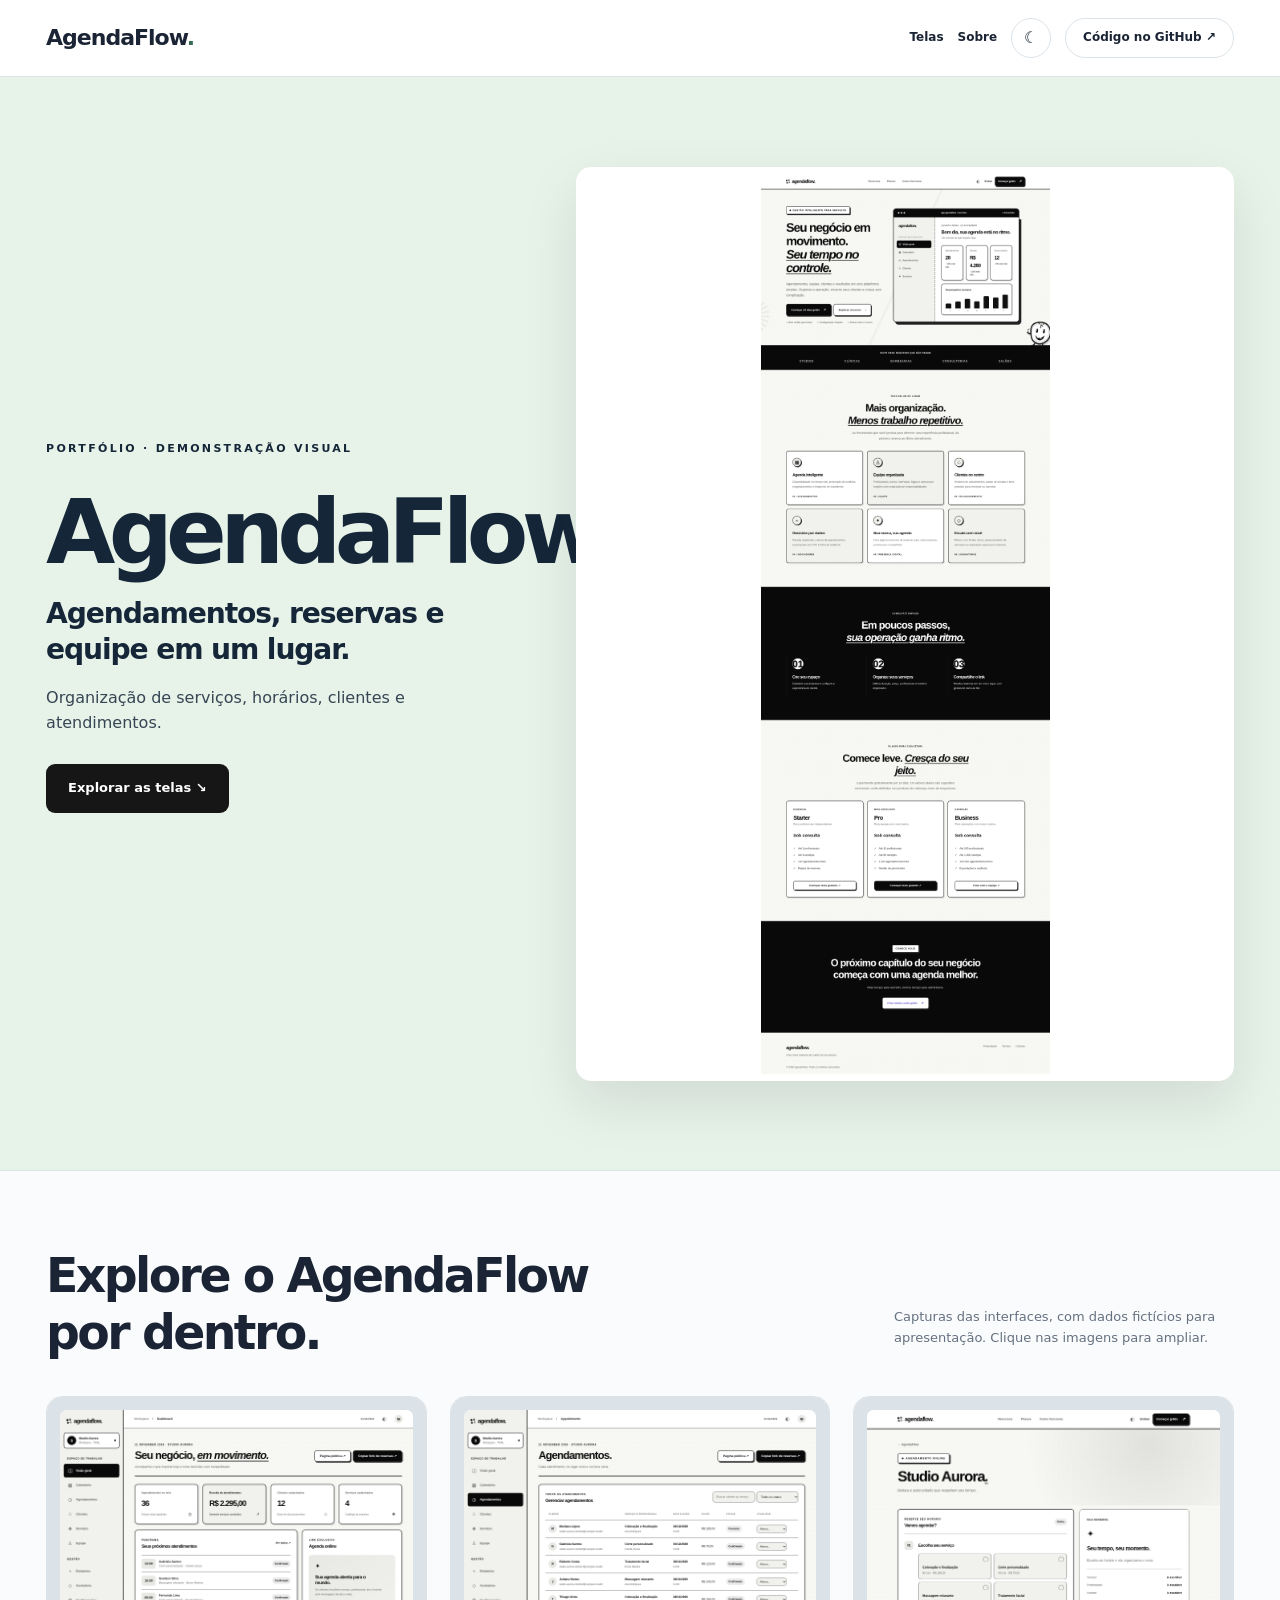
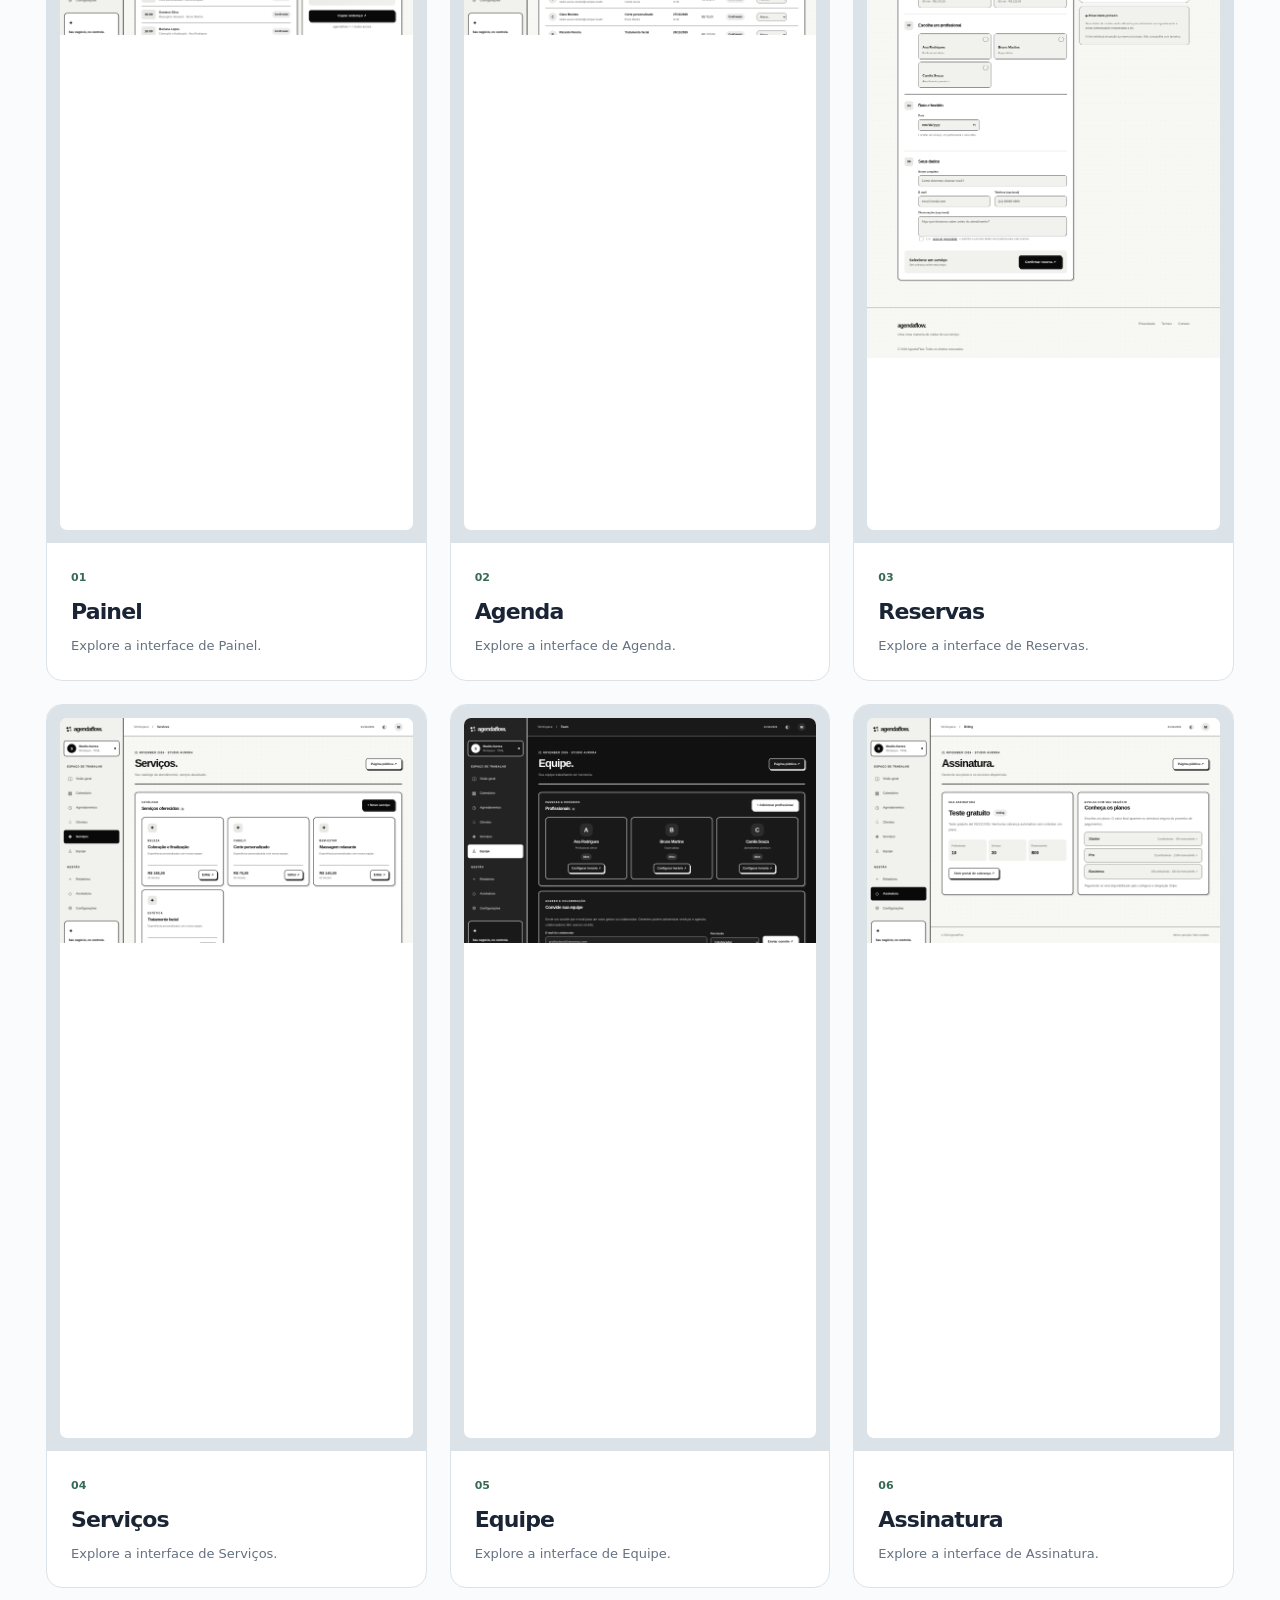
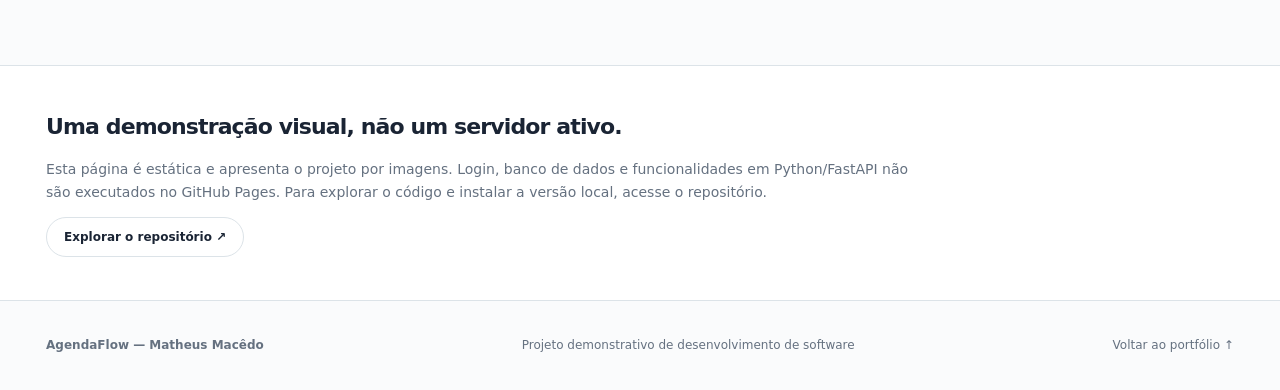
==== index.html @ 2125f534 "Prepare responsive GitHub Pages visual demonstration" ====
<!doctype html>
<html lang="pt-BR" data-theme="light"><head><meta charset="utf-8"><meta name="viewport" content="width=device-width,initial-scale=1"><meta name="description" content="Demonstração visual do AgendaFlow, projeto de Matheus Macêdo."><title>AgendaFlow | Demonstração visual</title>
<style>
:root{color-scheme:light;--bg:#fafbfc;--paper:#fff;--fg:#1a2434;--muted:#657180;--line:#dce3e8;--hero:#e7f2e8;--accent:#366a53;--hero-fg:#152638;--shadow:#131b301a}
html[data-theme=dark]{color-scheme:dark;--bg:#12151d;--paper:#1b202b;--fg:#f6f7fa;--muted:#b9c1d0;--line:#374253;--hero:#233e32;--accent:#daf3e5;--hero-fg:#f5f7fb;--shadow:#0006}
*{box-sizing:border-box}html{scroll-behavior:smooth}body{margin:0;background:var(--bg);color:var(--fg);font:16px/1.6 system-ui,-apple-system,"Segoe UI",sans-serif}button,a{font:inherit}a{text-decoration:none;color:inherit}button{cursor:pointer}img{display:block;max-width:100%}
:focus-visible{outline:3px solid var(--accent);outline-offset:4px}
.wrap{width:100%;padding-inline:clamp(18px,3.6vw,76px)}.head{position:sticky;top:0;z-index:10;background:var(--paper);border-bottom:1px solid var(--line)}
.nav{min-height:76px;display:flex;gap:18px;align-items:center}.logo{font-size:22px;font-weight:900;letter-spacing:-1px}.logo span{color:var(--accent)}.nav-right{margin-left:auto;display:flex;align-items:center;gap:14px}.nav-link{font-size:12px;font-weight:750}.pill{display:inline-flex;align-items:center;justify-content:center;min-height:40px;border:1px solid var(--line);border-radius:100px;padding:9px 17px;font-size:12px;font-weight:800}.theme{border:1px solid var(--line);border-radius:50%;width:40px;height:40px;background:var(--paper);color:var(--fg)}
.hero{background:var(--hero);color:var(--hero-fg);border-bottom:1px solid var(--line)}.hero-grid{display:grid;grid-template-columns:minmax(0,.83fr) minmax(0,1.17fr);align-items:center;gap:clamp(28px,5vw,100px);padding-block:clamp(56px,7vw,118px)}
.kicker{font-weight:900;font-size:11px;letter-spacing:2.3px}.hero h1{font-size:clamp(57px,7vw,122px);line-height:1;letter-spacing:-.075em;margin:28px 0 18px}.hero h2{font-size:clamp(19px,2.2vw,31px);line-height:1.3;letter-spacing:-.04em;margin:0 0 16px}.hero p{opacity:.84;max-width:600px;margin:0 0 28px}.cta{display:inline-block;border-radius:9px;padding:14px 22px;background:#161616;color:#fff;font-size:13px;font-weight:800}.hero-visual{border:7px solid var(--paper);background:#fff;border-radius:15px;overflow:hidden;box-shadow:0 22px 55px var(--shadow)}.hero-visual img{width:100%;aspect-ratio:16/10;object-fit:contain}
.section{padding-block:clamp(65px,6vw,112px)}.section-head{display:flex;justify-content:space-between;align-items:end;gap:24px;margin-bottom:34px}.section-head h2{font-size:clamp(32px,3.7vw,55px);line-height:1.2;letter-spacing:-.055em;margin:0}.section-head p{max-width:340px;font-size:13px;color:var(--muted)}.gallery{display:grid;grid-template-columns:repeat(3,minmax(0,1fr));gap:clamp(14px,1.8vw,28px)}
.card{min-width:0;background:var(--paper);border:1px solid var(--line);border-radius:16px;overflow:hidden}.zoom{display:block;width:100%;border:0;padding:13px;background:var(--line)}.zoom img{width:100%;aspect-ratio:16/10;object-fit:contain;object-position:top center;background:#fff;border-radius:7px;transition:transform .2s}.zoom:hover img{transform:scale(1.03)}.card-info{padding:20px 24px 23px}.count{font-size:11px;color:var(--accent);font-weight:900}.card h3{font-size:22px;letter-spacing:-.04em;line-height:1.25;margin:10px 0}.card p{font-size:13px;color:var(--muted);margin:0}
.disclaimer{padding-block:43px;background:var(--paper);border-block:1px solid var(--line)}.disclaimer strong{display:block;font-size:22px;letter-spacing:-.04em}.disclaimer p{color:var(--muted);font-size:14px;max-width:880px}.footer{display:flex;justify-content:space-between;gap:18px;padding-block:35px;font-size:12px;color:var(--muted);flex-wrap:wrap}
dialog{border:0;border-radius:14px;background:var(--paper);color:var(--fg);padding:12px;max-width:95vw;max-height:94dvh;box-shadow:0 28px 95px #0008}dialog::backdrop{background:#000d}dialog img{max-width:100%;max-height:78dvh;object-fit:contain;background:#fff;margin:auto}dialog div{display:flex;justify-content:space-between;align-items:center;gap:15px;padding:10px 3px 2px}dialog button{border-radius:100px;background:var(--paper);color:var(--fg);border:1px solid var(--line);padding:7px 14px}
@media(max-width:950px){.hero-grid{grid-template-columns:1fr}.gallery{grid-template-columns:repeat(2,minmax(0,1fr))}.hero-visual{max-width:850px}}
@media(max-width:600px){.nav{flex-wrap:wrap;padding-block:12px}.nav-right{gap:8px}.nav-link{display:none}.pill{padding:8px 12px}.section-head{display:block}.gallery{grid-template-columns:1fr}.hero-grid{padding-block:53px;gap:35px}.hero h1{font-size:clamp(50px,12vw,74px)}.card-info{padding:17px 20px}dialog{padding:8px}}
@media(prefers-reduced-motion:reduce){html{scroll-behavior:auto}.zoom img{transition:none}}
</style>
<script>try{document.documentElement.dataset.theme=localStorage.getItem('pages-agendaflow-saas-theme')||'light'}catch(e){document.documentElement.dataset.theme='light'}</script>
</head><body>
<header class="head"><div class="wrap nav"><a class="logo" href="#top">AgendaFlow<span>.</span></a><div class="nav-right"><a class="nav-link" href="#telas">Telas</a><a class="nav-link" href="#sobre">Sobre</a><button class="theme" id="theme" type="button" aria-label="Alternar modo claro e escuro">◐</button><a class="pill" target="_blank" rel="noopener noreferrer" href="https://github.com/tteukkkk/agendaflow-saas">Código no GitHub ↗</a></div></div></header>
<main id="top"><section class="hero"><div class="wrap hero-grid"><div><span class="kicker">PORTFÓLIO · DEMONSTRAÇÃO VISUAL</span><h1>AgendaFlow.</h1><h2>Agendamentos, reservas e equipe em um lugar.</h2><p>Organização de serviços, horários, clientes e atendimentos.</p><a class="cta" href="#telas">Explorar as telas ↘</a></div><div class="hero-visual"><img src="previews/landing-claro.png" data-light="previews/landing-claro.png" data-dark="previews/landing-escuro.png" alt="Página de apresentação do AgendaFlow" width="1440" height="900"></div></div></section>
<section class="section wrap" id="telas"><div class="section-head"><h2>Explore o AgendaFlow<br>por dentro.</h2><p>Capturas das interfaces, com dados fictícios para apresentação. Clique nas imagens para ampliar.</p></div><div class="gallery"><article class="card"><button class="zoom" aria-label="Ampliar tela de Painel" type="button"><img alt="Painel no AgendaFlow" src="previews/painel-claro.png" data-light="previews/painel-claro.png" data-dark="previews/painel-escuro.png" loading="lazy" width="1280" height="720"></button><div class="card-info"><span class="count">01</span><h3>Painel</h3><p>Explore a interface de Painel.</p></div></article>
<article class="card"><button class="zoom" aria-label="Ampliar tela de Agenda" type="button"><img alt="Agenda no AgendaFlow" src="previews/agenda-claro.png" data-light="previews/agenda-claro.png" data-dark="previews/agenda-claro.png" loading="lazy" width="1280" height="720"></button><div class="card-info"><span class="count">02</span><h3>Agenda</h3><p>Explore a interface de Agenda.</p></div></article>
<article class="card"><button class="zoom" aria-label="Ampliar tela de Reservas" type="button"><img alt="Reservas no AgendaFlow" src="previews/reservar-claro.png" data-light="previews/reservar-claro.png" data-dark="previews/reservar-claro.png" loading="lazy" width="1280" height="720"></button><div class="card-info"><span class="count">03</span><h3>Reservas</h3><p>Explore a interface de Reservas.</p></div></article>
<article class="card"><button class="zoom" aria-label="Ampliar tela de Serviços" type="button"><img alt="Serviços no AgendaFlow" src="previews/servicos-claro.png" data-light="previews/servicos-claro.png" data-dark="previews/servicos-claro.png" loading="lazy" width="1280" height="720"></button><div class="card-info"><span class="count">04</span><h3>Serviços</h3><p>Explore a interface de Serviços.</p></div></article>
<article class="card"><button class="zoom" aria-label="Ampliar tela de Equipe" type="button"><img alt="Equipe no AgendaFlow" src="previews/equipe-escuro.png" data-light="previews/equipe-escuro.png" data-dark="previews/equipe-escuro.png" loading="lazy" width="1280" height="720"></button><div class="card-info"><span class="count">05</span><h3>Equipe</h3><p>Explore a interface de Equipe.</p></div></article>
<article class="card"><button class="zoom" aria-label="Ampliar tela de Assinatura" type="button"><img alt="Assinatura no AgendaFlow" src="previews/assinatura-claro.png" data-light="previews/assinatura-claro.png" data-dark="previews/assinatura-claro.png" loading="lazy" width="1280" height="720"></button><div class="card-info"><span class="count">06</span><h3>Assinatura</h3><p>Explore a interface de Assinatura.</p></div></article></div></section>
<section class="disclaimer" id="sobre"><div class="wrap"><strong>Uma demonstração visual, não um servidor ativo.</strong><p>Esta página é estática e apresenta o projeto por imagens. Login, banco de dados e funcionalidades em Python/FastAPI não são executados no GitHub Pages. Para explorar o código e instalar a versão local, acesse o repositório.</p><a class="pill" href="https://github.com/tteukkkk/agendaflow-saas" target="_blank" rel="noopener noreferrer">Explorar o repositório ↗</a></div></section></main>
<footer class="wrap footer"><strong>AgendaFlow — Matheus Macêdo</strong><span>Projeto demonstrativo de desenvolvimento de software</span><a href="https://tteukkkk.github.io/portfolio-matheus/">Voltar ao portfólio ↑</a></footer>
<dialog id="viewer" aria-label="Captura de tela ampliada"><img id="enlarged" alt="" src="" width="1440" height="900"><div><strong id="view-name">Visualização</strong><button type="button" id="close">Fechar ✕</button></div></dialog>
<script>
(()=>{
const root=document.documentElement,btn=document.getElementById('theme');
const pics=[...document.querySelectorAll('img[data-light][data-dark]')],dialog=document.getElementById('viewer');
function sync(){const dark=root.dataset.theme==='dark';pics.forEach(p=>{p.src=dark?p.dataset.dark:p.dataset.light});btn.textContent=dark?'☀':'☾';btn.setAttribute('aria-label',dark?'Ativar modo claro':'Ativar modo escuro')}
btn.addEventListener('click',()=>{root.dataset.theme=root.dataset.theme==='dark'?'light':'dark';try{localStorage.setItem('pages-agendaflow-saas-theme',root.dataset.theme)}catch(e){}sync()});sync();
document.querySelectorAll('.zoom').forEach(b=>b.addEventListener('click',()=>{const p=b.querySelector('img');document.getElementById('enlarged').src=p.src;document.getElementById('enlarged').alt=p.alt;document.getElementById('view-name').textContent=b.closest('.card').querySelector('h3').textContent;dialog.showModal()}));
document.getElementById('close').addEventListener('click',()=>dialog.close());dialog.addEventListener('click',e=>{if(e.target===dialog)dialog.close()});
})();
</script></body></html>
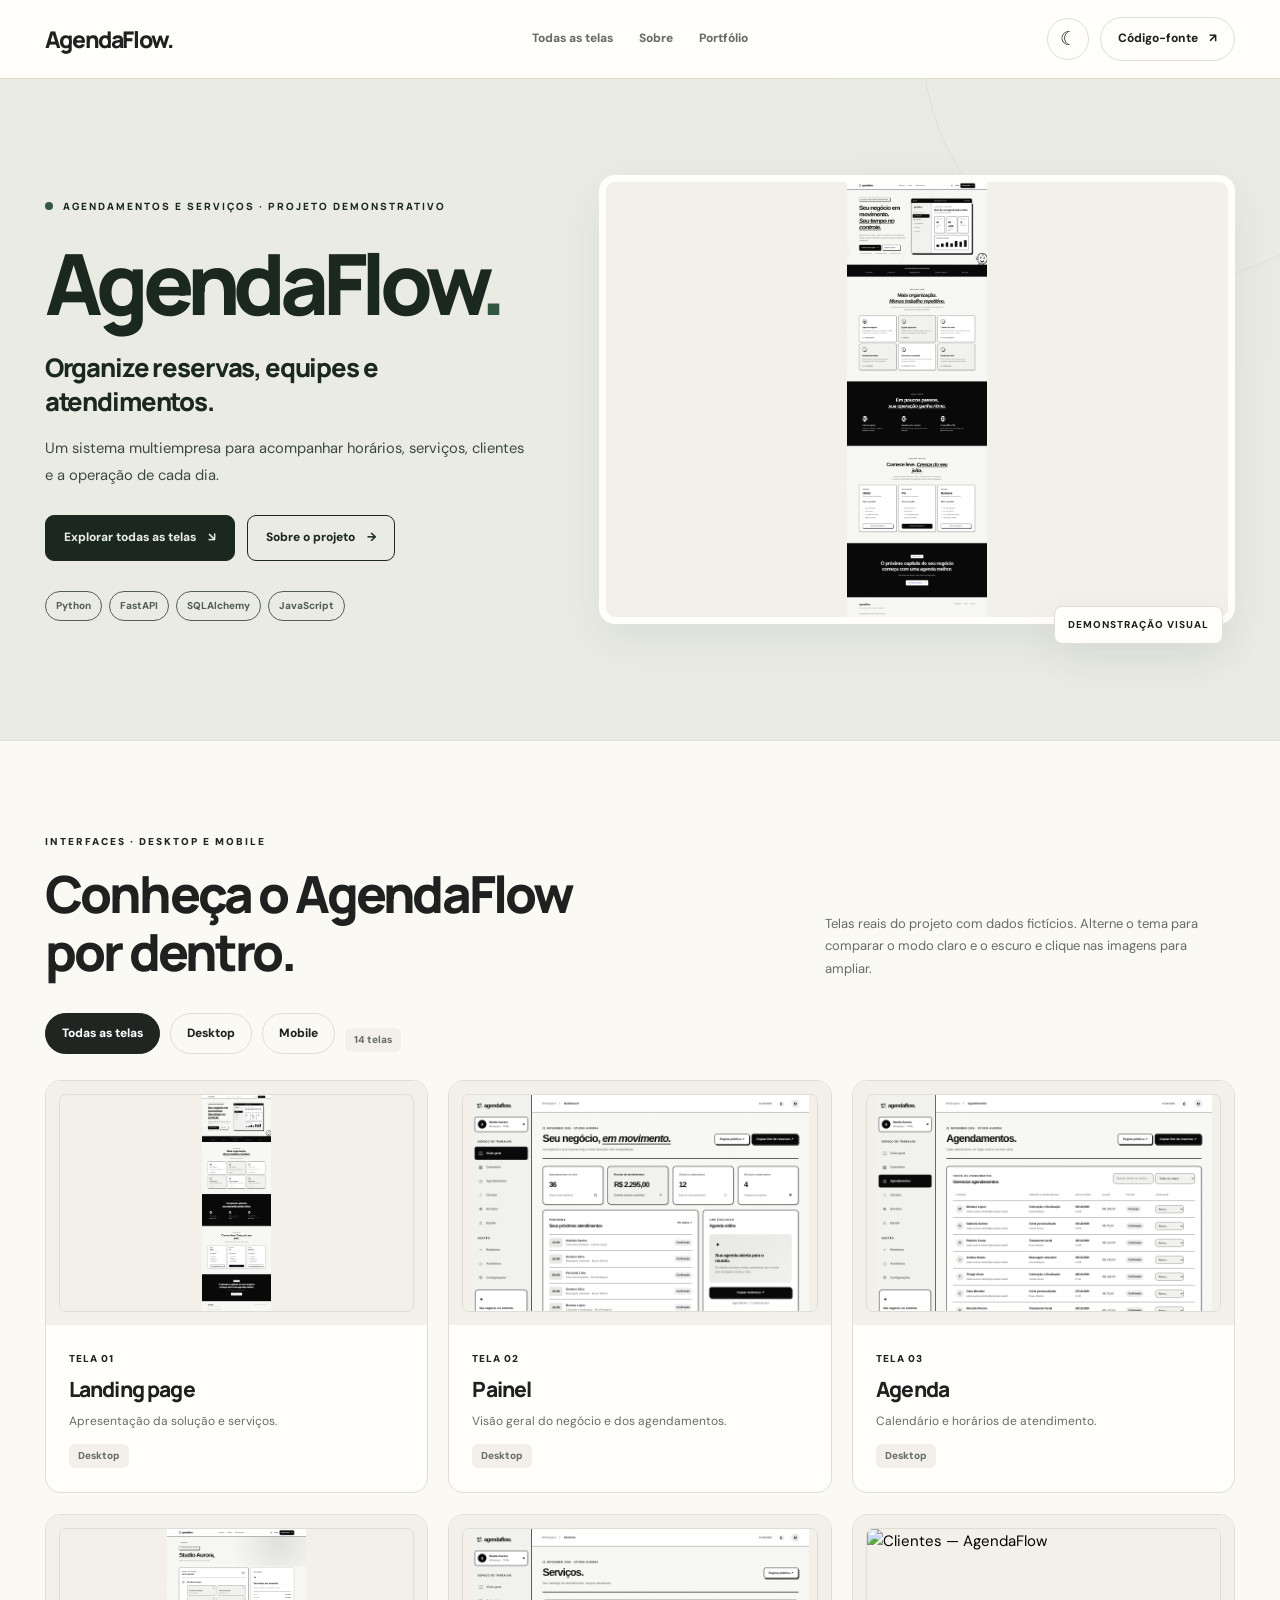
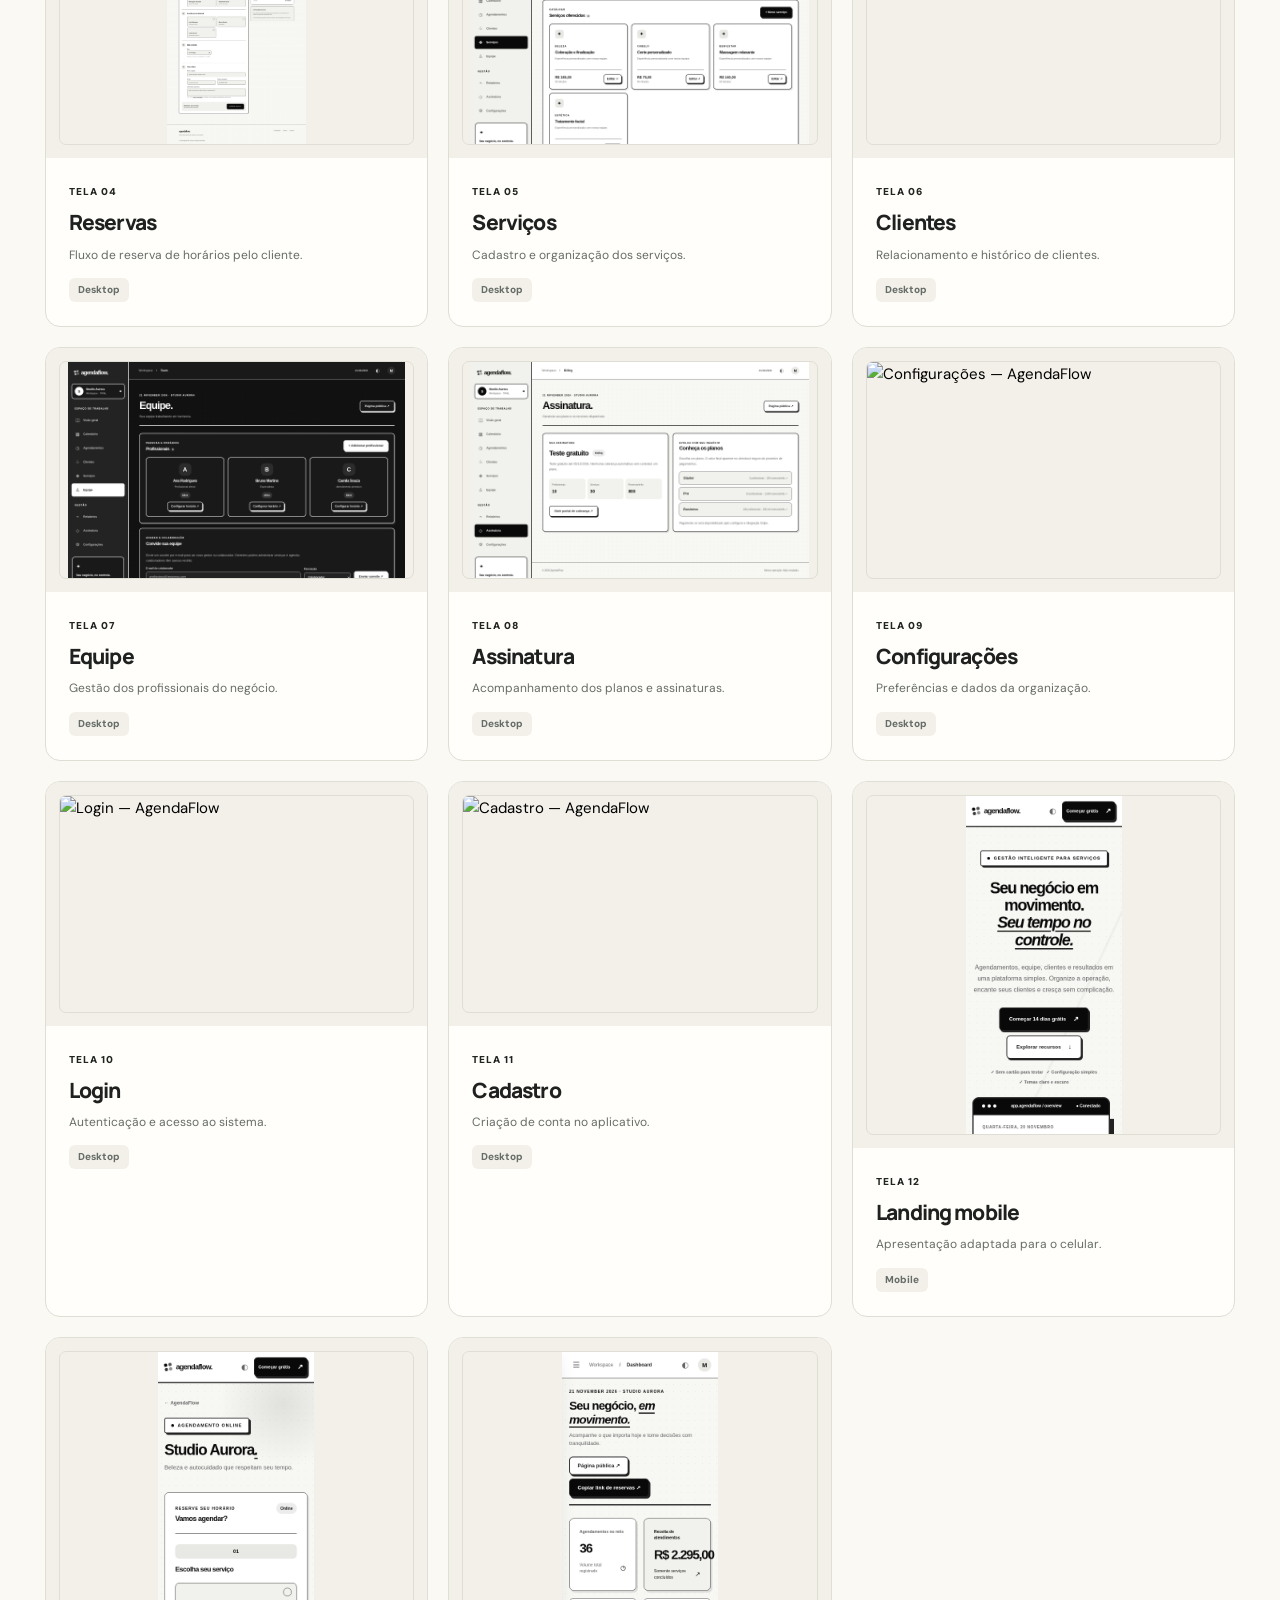
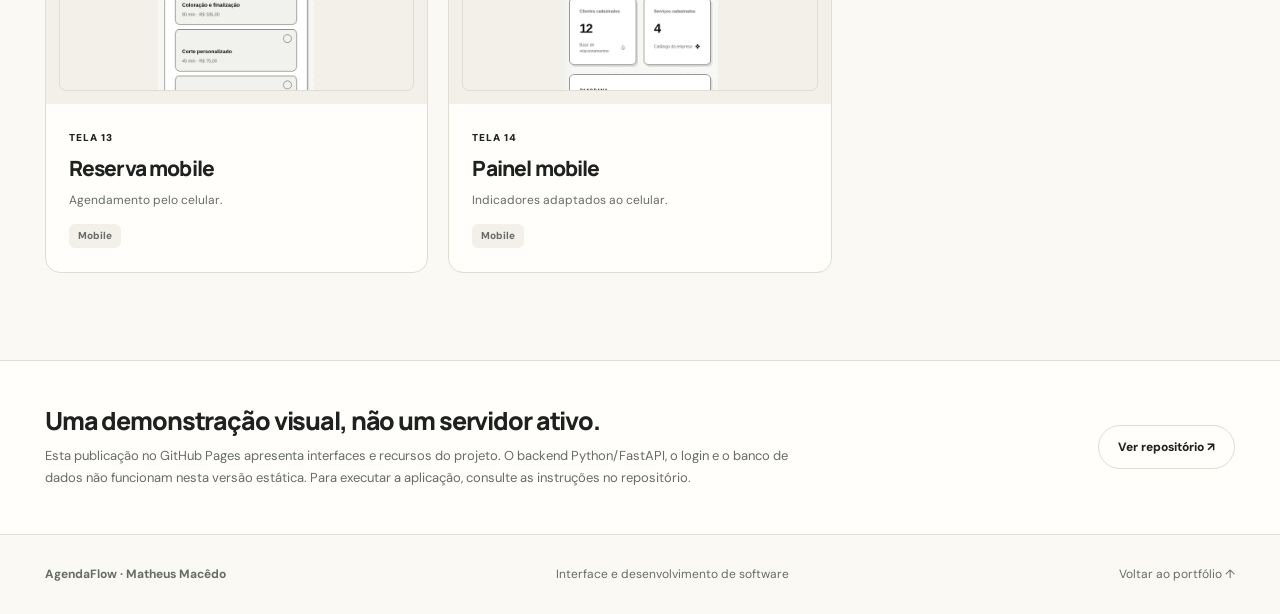
==== commit ce56686e: "Replace broken showcase with full responsive light/dark gallery of every view" ====
--- a/index.html
+++ b/index.html
@@ -1,42 +1,192 @@
 <!doctype html>
-<html lang="pt-BR" data-theme="light"><head><meta charset="utf-8"><meta name="viewport" content="width=device-width,initial-scale=1"><meta name="description" content="Demonstração visual do AgendaFlow, projeto de Matheus Macêdo."><title>AgendaFlow | Demonstração visual</title>
-<style>
-:root{color-scheme:light;--bg:#fafbfc;--paper:#fff;--fg:#1a2434;--muted:#657180;--line:#dce3e8;--hero:#e7f2e8;--accent:#366a53;--hero-fg:#152638;--shadow:#131b301a}
-html[data-theme=dark]{color-scheme:dark;--bg:#12151d;--paper:#1b202b;--fg:#f6f7fa;--muted:#b9c1d0;--line:#374253;--hero:#233e32;--accent:#daf3e5;--hero-fg:#f5f7fb;--shadow:#0006}
-*{box-sizing:border-box}html{scroll-behavior:smooth}body{margin:0;background:var(--bg);color:var(--fg);font:16px/1.6 system-ui,-apple-system,"Segoe UI",sans-serif}button,a{font:inherit}a{text-decoration:none;color:inherit}button{cursor:pointer}img{display:block;max-width:100%}
-:focus-visible{outline:3px solid var(--accent);outline-offset:4px}
-.wrap{width:100%;padding-inline:clamp(18px,3.6vw,76px)}.head{position:sticky;top:0;z-index:10;background:var(--paper);border-bottom:1px solid var(--line)}
-.nav{min-height:76px;display:flex;gap:18px;align-items:center}.logo{font-size:22px;font-weight:900;letter-spacing:-1px}.logo span{color:var(--accent)}.nav-right{margin-left:auto;display:flex;align-items:center;gap:14px}.nav-link{font-size:12px;font-weight:750}.pill{display:inline-flex;align-items:center;justify-content:center;min-height:40px;border:1px solid var(--line);border-radius:100px;padding:9px 17px;font-size:12px;font-weight:800}.theme{border:1px solid var(--line);border-radius:50%;width:40px;height:40px;background:var(--paper);color:var(--fg)}
-.hero{background:var(--hero);color:var(--hero-fg);border-bottom:1px solid var(--line)}.hero-grid{display:grid;grid-template-columns:minmax(0,.83fr) minmax(0,1.17fr);align-items:center;gap:clamp(28px,5vw,100px);padding-block:clamp(56px,7vw,118px)}
-.kicker{font-weight:900;font-size:11px;letter-spacing:2.3px}.hero h1{font-size:clamp(57px,7vw,122px);line-height:1;letter-spacing:-.075em;margin:28px 0 18px}.hero h2{font-size:clamp(19px,2.2vw,31px);line-height:1.3;letter-spacing:-.04em;margin:0 0 16px}.hero p{opacity:.84;max-width:600px;margin:0 0 28px}.cta{display:inline-block;border-radius:9px;padding:14px 22px;background:#161616;color:#fff;font-size:13px;font-weight:800}.hero-visual{border:7px solid var(--paper);background:#fff;border-radius:15px;overflow:hidden;box-shadow:0 22px 55px var(--shadow)}.hero-visual img{width:100%;aspect-ratio:16/10;object-fit:contain}
-.section{padding-block:clamp(65px,6vw,112px)}.section-head{display:flex;justify-content:space-between;align-items:end;gap:24px;margin-bottom:34px}.section-head h2{font-size:clamp(32px,3.7vw,55px);line-height:1.2;letter-spacing:-.055em;margin:0}.section-head p{max-width:340px;font-size:13px;color:var(--muted)}.gallery{display:grid;grid-template-columns:repeat(3,minmax(0,1fr));gap:clamp(14px,1.8vw,28px)}
-.card{min-width:0;background:var(--paper);border:1px solid var(--line);border-radius:16px;overflow:hidden}.zoom{display:block;width:100%;border:0;padding:13px;background:var(--line)}.zoom img{width:100%;aspect-ratio:16/10;object-fit:contain;object-position:top center;background:#fff;border-radius:7px;transition:transform .2s}.zoom:hover img{transform:scale(1.03)}.card-info{padding:20px 24px 23px}.count{font-size:11px;color:var(--accent);font-weight:900}.card h3{font-size:22px;letter-spacing:-.04em;line-height:1.25;margin:10px 0}.card p{font-size:13px;color:var(--muted);margin:0}
-.disclaimer{padding-block:43px;background:var(--paper);border-block:1px solid var(--line)}.disclaimer strong{display:block;font-size:22px;letter-spacing:-.04em}.disclaimer p{color:var(--muted);font-size:14px;max-width:880px}.footer{display:flex;justify-content:space-between;gap:18px;padding-block:35px;font-size:12px;color:var(--muted);flex-wrap:wrap}
-dialog{border:0;border-radius:14px;background:var(--paper);color:var(--fg);padding:12px;max-width:95vw;max-height:94dvh;box-shadow:0 28px 95px #0008}dialog::backdrop{background:#000d}dialog img{max-width:100%;max-height:78dvh;object-fit:contain;background:#fff;margin:auto}dialog div{display:flex;justify-content:space-between;align-items:center;gap:15px;padding:10px 3px 2px}dialog button{border-radius:100px;background:var(--paper);color:var(--fg);border:1px solid var(--line);padding:7px 14px}
-@media(max-width:950px){.hero-grid{grid-template-columns:1fr}.gallery{grid-template-columns:repeat(2,minmax(0,1fr))}.hero-visual{max-width:850px}}
-@media(max-width:600px){.nav{flex-wrap:wrap;padding-block:12px}.nav-right{gap:8px}.nav-link{display:none}.pill{padding:8px 12px}.section-head{display:block}.gallery{grid-template-columns:1fr}.hero-grid{padding-block:53px;gap:35px}.hero h1{font-size:clamp(50px,12vw,74px)}.card-info{padding:17px 20px}dialog{padding:8px}}
-@media(prefers-reduced-motion:reduce){html{scroll-behavior:auto}.zoom img{transition:none}}
-</style>
-<script>try{document.documentElement.dataset.theme=localStorage.getItem('pages-agendaflow-saas-theme')||'light'}catch(e){document.documentElement.dataset.theme='light'}</script>
-</head><body>
-<header class="head"><div class="wrap nav"><a class="logo" href="#top">AgendaFlow<span>.</span></a><div class="nav-right"><a class="nav-link" href="#telas">Telas</a><a class="nav-link" href="#sobre">Sobre</a><button class="theme" id="theme" type="button" aria-label="Alternar modo claro e escuro">◐</button><a class="pill" target="_blank" rel="noopener noreferrer" href="https://github.com/tteukkkk/agendaflow-saas">Código no GitHub ↗</a></div></div></header>
-<main id="top"><section class="hero"><div class="wrap hero-grid"><div><span class="kicker">PORTFÓLIO · DEMONSTRAÇÃO VISUAL</span><h1>AgendaFlow.</h1><h2>Agendamentos, reservas e equipe em um lugar.</h2><p>Organização de serviços, horários, clientes e atendimentos.</p><a class="cta" href="#telas">Explorar as telas ↘</a></div><div class="hero-visual"><img src="previews/landing-claro.png" data-light="previews/landing-claro.png" data-dark="previews/landing-escuro.png" alt="Página de apresentação do AgendaFlow" width="1440" height="900"></div></div></section>
-<section class="section wrap" id="telas"><div class="section-head"><h2>Explore o AgendaFlow<br>por dentro.</h2><p>Capturas das interfaces, com dados fictícios para apresentação. Clique nas imagens para ampliar.</p></div><div class="gallery"><article class="card"><button class="zoom" aria-label="Ampliar tela de Painel" type="button"><img alt="Painel no AgendaFlow" src="previews/painel-claro.png" data-light="previews/painel-claro.png" data-dark="previews/painel-escuro.png" loading="lazy" width="1280" height="720"></button><div class="card-info"><span class="count">01</span><h3>Painel</h3><p>Explore a interface de Painel.</p></div></article>
-<article class="card"><button class="zoom" aria-label="Ampliar tela de Agenda" type="button"><img alt="Agenda no AgendaFlow" src="previews/agenda-claro.png" data-light="previews/agenda-claro.png" data-dark="previews/agenda-claro.png" loading="lazy" width="1280" height="720"></button><div class="card-info"><span class="count">02</span><h3>Agenda</h3><p>Explore a interface de Agenda.</p></div></article>
-<article class="card"><button class="zoom" aria-label="Ampliar tela de Reservas" type="button"><img alt="Reservas no AgendaFlow" src="previews/reservar-claro.png" data-light="previews/reservar-claro.png" data-dark="previews/reservar-claro.png" loading="lazy" width="1280" height="720"></button><div class="card-info"><span class="count">03</span><h3>Reservas</h3><p>Explore a interface de Reservas.</p></div></article>
-<article class="card"><button class="zoom" aria-label="Ampliar tela de Serviços" type="button"><img alt="Serviços no AgendaFlow" src="previews/servicos-claro.png" data-light="previews/servicos-claro.png" data-dark="previews/servicos-claro.png" loading="lazy" width="1280" height="720"></button><div class="card-info"><span class="count">04</span><h3>Serviços</h3><p>Explore a interface de Serviços.</p></div></article>
-<article class="card"><button class="zoom" aria-label="Ampliar tela de Equipe" type="button"><img alt="Equipe no AgendaFlow" src="previews/equipe-escuro.png" data-light="previews/equipe-escuro.png" data-dark="previews/equipe-escuro.png" loading="lazy" width="1280" height="720"></button><div class="card-info"><span class="count">05</span><h3>Equipe</h3><p>Explore a interface de Equipe.</p></div></article>
-<article class="card"><button class="zoom" aria-label="Ampliar tela de Assinatura" type="button"><img alt="Assinatura no AgendaFlow" src="previews/assinatura-claro.png" data-light="previews/assinatura-claro.png" data-dark="previews/assinatura-claro.png" loading="lazy" width="1280" height="720"></button><div class="card-info"><span class="count">06</span><h3>Assinatura</h3><p>Explore a interface de Assinatura.</p></div></article></div></section>
-<section class="disclaimer" id="sobre"><div class="wrap"><strong>Uma demonstração visual, não um servidor ativo.</strong><p>Esta página é estática e apresenta o projeto por imagens. Login, banco de dados e funcionalidades em Python/FastAPI não são executados no GitHub Pages. Para explorar o código e instalar a versão local, acesse o repositório.</p><a class="pill" href="https://github.com/tteukkkk/agendaflow-saas" target="_blank" rel="noopener noreferrer">Explorar o repositório ↗</a></div></section></main>
-<footer class="wrap footer"><strong>AgendaFlow — Matheus Macêdo</strong><span>Projeto demonstrativo de desenvolvimento de software</span><a href="https://tteukkkk.github.io/portfolio-matheus/">Voltar ao portfólio ↑</a></footer>
-<dialog id="viewer" aria-label="Captura de tela ampliada"><img id="enlarged" alt="" src="" width="1440" height="900"><div><strong id="view-name">Visualização</strong><button type="button" id="close">Fechar ✕</button></div></dialog>
-<script>
-(()=>{
-const root=document.documentElement,btn=document.getElementById('theme');
-const pics=[...document.querySelectorAll('img[data-light][data-dark]')],dialog=document.getElementById('viewer');
-function sync(){const dark=root.dataset.theme==='dark';pics.forEach(p=>{p.src=dark?p.dataset.dark:p.dataset.light});btn.textContent=dark?'☀':'☾';btn.setAttribute('aria-label',dark?'Ativar modo claro':'Ativar modo escuro')}
-btn.addEventListener('click',()=>{root.dataset.theme=root.dataset.theme==='dark'?'light':'dark';try{localStorage.setItem('pages-agendaflow-saas-theme',root.dataset.theme)}catch(e){}sync()});sync();
-document.querySelectorAll('.zoom').forEach(b=>b.addEventListener('click',()=>{const p=b.querySelector('img');document.getElementById('enlarged').src=p.src;document.getElementById('enlarged').alt=p.alt;document.getElementById('view-name').textContent=b.closest('.card').querySelector('h3').textContent;dialog.showModal()}));
-document.getElementById('close').addEventListener('click',()=>dialog.close());dialog.addEventListener('click',e=>{if(e.target===dialog)dialog.close()});
-})();
-</script></body></html>+<html lang="pt-BR" data-product="agendaflow">
+<head>
+<meta charset="utf-8">
+<meta name="viewport" content="width=device-width,initial-scale=1">
+<meta name="theme-color" content="#f8f9fb">
+<title>AgendaFlow — Demonstração visual | Matheus Macêdo</title>
+<meta name="description" content="AgendaFlow: Um sistema multiempresa para acompanhar horários, serviços, clientes e a operação de cada dia. Conheça as telas, o código e os recursos do projeto.">
+<link rel="preconnect" href="https://fonts.googleapis.com">
+<link rel="preconnect" href="https://fonts.gstatic.com" crossorigin>
+<link href="https://fonts.googleapis.com/css2?family=DM+Sans:wght@400;500;600;700;800&family=Manrope:wght@400;600;700;800&display=swap" rel="stylesheet">
+<script>try{document.documentElement.dataset.theme=localStorage.getItem('portfolio-theme')||(matchMedia('(prefers-color-scheme: dark)').matches?'dark':'light')}catch(e){document.documentElement.dataset.theme='light'}</script>
+<link rel="stylesheet" href="./site.css?v=2">
+<script defer src="./site.js?v=2"></script>
+</head>
+<body>
+<header class="masthead"><div class="wrap masthead-inner">
+  <a class="logo" href="#topo">AgendaFlow<b>.</b></a>
+  <nav class="header-links" aria-label="Navegação principal">
+    <a href="#telas">Todas as telas</a>
+    <a href="#sobre">Sobre</a>
+    <a href="https://tteukkkk.github.io/portfolio-matheus/">Portfólio</a>
+  </nav>
+  <div class="header-actions">
+    <button class="theme-toggle" type="button" id="theme-toggle" aria-label="Alternar modo claro e escuro">◐</button>
+    <a class="nav-cta" href="https://github.com/tteukkkk/agendaflow-saas" target="_blank" rel="noopener noreferrer">Código-fonte <span aria-hidden="true">↗</span></a>
+  </div>
+</div></header>
+<main id="topo">
+  <section class="hero" aria-labelledby="hero-title">
+    <div class="wrap hero-inner">
+      <div class="hero-copy">
+        <div class="eyebrow">Agendamentos e serviços · projeto demonstrativo</div>
+        <h1 id="hero-title">AgendaFlow<span>.</span></h1>
+        <h2>Organize reservas, equipes e atendimentos.</h2>
+        <p>Um sistema multiempresa para acompanhar horários, serviços, clientes e a operação de cada dia.</p>
+        <div class="hero-actions">
+          <a class="button primary" href="#telas">Explorar todas as telas <span aria-hidden="true">↘</span></a>
+          <a class="button secondary" href="#sobre">Sobre o projeto <span aria-hidden="true">→</span></a>
+        </div>
+        <div class="pills"><span>Python</span><span>FastAPI</span><span>SQLAlchemy</span><span>JavaScript</span></div>
+      </div>
+      <div class="hero-media">
+        <div class="screen"><img src="previews/landing-claro.png" data-light="previews/landing-claro.png" data-dark="previews/landing-escuro.png" data-fallback-light="previews/landing-escuro.png" data-fallback-dark="previews/landing-claro.png" alt="Página inicial AgendaFlow" width="1440" height="900" loading="eager" decoding="async"></div>
+        <span class="media-label">DEMONSTRAÇÃO VISUAL</span>
+      </div>
+    </div>
+  </section>
+  <section id="telas" class="section wrap" aria-labelledby="screens-title">
+    <div class="section-heading">
+      <div><span class="section-eyebrow">INTERFACES · DESKTOP E MOBILE</span>
+      <h2 id="screens-title">Conheça o AgendaFlow<br>por dentro.</h2></div>
+      <p>Telas reais do projeto com dados fictícios. Alterne o tema para comparar o modo claro e o escuro e clique nas imagens para ampliar.</p>
+    </div>
+    <div class="filters" role="group" aria-label="Filtrar capturas">
+      <button class="filter" data-filter="all" type="button" aria-pressed="true">Todas as telas</button>
+      <button class="filter" data-filter="desktop" type="button" aria-pressed="false">Desktop</button>
+      <button class="filter" data-filter="mobile" type="button" aria-pressed="false">Mobile</button>
+      <span class="screen-badge"><span id="screen-count">14</span> telas</span>
+    </div>
+    <div class="screens"><article class="screen-card" data-kind="desktop">
+   <button class="screen-open" type="button" aria-label="Ampliar: Landing page">
+     <img src="previews/landing-claro.png" data-light="previews/landing-claro.png" data-dark="previews/landing-escuro.png" data-fallback-light="previews/landing-escuro.png" data-fallback-dark="previews/landing-claro.png" alt="Landing page — AgendaFlow" width="1440" height="900" loading="lazy" decoding="async"/>
+   </button>
+   <div class="screen-meta"><span class="number">TELA 01</span>
+    <h3>Landing page</h3><p>Apresentação da solução e serviços.</p>
+    <span class="screen-badge">Desktop</span></div>
+ </article>
+<article class="screen-card" data-kind="desktop">
+   <button class="screen-open" type="button" aria-label="Ampliar: Painel">
+     <img src="previews/painel-claro.png" data-light="previews/painel-claro.png" data-dark="previews/painel-escuro.png" data-fallback-light="previews/painel-escuro.png" data-fallback-dark="previews/painel-claro.png" alt="Painel — AgendaFlow" width="1440" height="900" loading="lazy" decoding="async"/>
+   </button>
+   <div class="screen-meta"><span class="number">TELA 02</span>
+    <h3>Painel</h3><p>Visão geral do negócio e dos agendamentos.</p>
+    <span class="screen-badge">Desktop</span></div>
+ </article>
+<article class="screen-card" data-kind="desktop">
+   <button class="screen-open" type="button" aria-label="Ampliar: Agenda">
+     <img src="previews/agenda-claro.png" data-light="previews/agenda-claro.png" data-dark="previews/agenda-escuro.png" data-fallback-light="previews/agenda-escuro.png" data-fallback-dark="previews/agenda-claro.png" alt="Agenda — AgendaFlow" width="1440" height="900" loading="lazy" decoding="async"/>
+   </button>
+   <div class="screen-meta"><span class="number">TELA 03</span>
+    <h3>Agenda</h3><p>Calendário e horários de atendimento.</p>
+    <span class="screen-badge">Desktop</span></div>
+ </article>
+<article class="screen-card" data-kind="desktop">
+   <button class="screen-open" type="button" aria-label="Ampliar: Reservas">
+     <img src="previews/reservar-claro.png" data-light="previews/reservar-claro.png" data-dark="previews/reservar-escuro.png" data-fallback-light="previews/reservar-escuro.png" data-fallback-dark="previews/reservar-claro.png" alt="Reservas — AgendaFlow" width="1440" height="900" loading="lazy" decoding="async"/>
+   </button>
+   <div class="screen-meta"><span class="number">TELA 04</span>
+    <h3>Reservas</h3><p>Fluxo de reserva de horários pelo cliente.</p>
+    <span class="screen-badge">Desktop</span></div>
+ </article>
+<article class="screen-card" data-kind="desktop">
+   <button class="screen-open" type="button" aria-label="Ampliar: Serviços">
+     <img src="previews/servicos-claro.png" data-light="previews/servicos-claro.png" data-dark="previews/servicos-escuro.png" data-fallback-light="previews/servicos-escuro.png" data-fallback-dark="previews/servicos-claro.png" alt="Serviços — AgendaFlow" width="1440" height="900" loading="lazy" decoding="async"/>
+   </button>
+   <div class="screen-meta"><span class="number">TELA 05</span>
+    <h3>Serviços</h3><p>Cadastro e organização dos serviços.</p>
+    <span class="screen-badge">Desktop</span></div>
+ </article>
+<article class="screen-card" data-kind="desktop">
+   <button class="screen-open" type="button" aria-label="Ampliar: Clientes">
+     <img src="previews/clientes-claro.png" data-light="previews/clientes-claro.png" data-dark="previews/clientes-escuro.png" data-fallback-light="previews/clientes-escuro.png" data-fallback-dark="previews/clientes-claro.png" alt="Clientes — AgendaFlow" width="1440" height="900" loading="lazy" decoding="async"/>
+   </button>
+   <div class="screen-meta"><span class="number">TELA 06</span>
+    <h3>Clientes</h3><p>Relacionamento e histórico de clientes.</p>
+    <span class="screen-badge">Desktop</span></div>
+ </article>
+<article class="screen-card" data-kind="desktop">
+   <button class="screen-open" type="button" aria-label="Ampliar: Equipe">
+     <img src="previews/equipe-claro.png" data-light="previews/equipe-claro.png" data-dark="previews/equipe-escuro.png" data-fallback-light="previews/equipe-escuro.png" data-fallback-dark="previews/equipe-claro.png" alt="Equipe — AgendaFlow" width="1440" height="900" loading="lazy" decoding="async"/>
+   </button>
+   <div class="screen-meta"><span class="number">TELA 07</span>
+    <h3>Equipe</h3><p>Gestão dos profissionais do negócio.</p>
+    <span class="screen-badge">Desktop</span></div>
+ </article>
+<article class="screen-card" data-kind="desktop">
+   <button class="screen-open" type="button" aria-label="Ampliar: Assinatura">
+     <img src="previews/assinatura-claro.png" data-light="previews/assinatura-claro.png" data-dark="previews/assinatura-escuro.png" data-fallback-light="previews/assinatura-escuro.png" data-fallback-dark="previews/assinatura-claro.png" alt="Assinatura — AgendaFlow" width="1440" height="900" loading="lazy" decoding="async"/>
+   </button>
+   <div class="screen-meta"><span class="number">TELA 08</span>
+    <h3>Assinatura</h3><p>Acompanhamento dos planos e assinaturas.</p>
+    <span class="screen-badge">Desktop</span></div>
+ </article>
+<article class="screen-card" data-kind="desktop">
+   <button class="screen-open" type="button" aria-label="Ampliar: Configurações">
+     <img src="previews/configuracoes-claro.png" data-light="previews/configuracoes-claro.png" data-dark="previews/configuracoes-escuro.png" data-fallback-light="previews/configuracoes-escuro.png" data-fallback-dark="previews/configuracoes-claro.png" alt="Configurações — AgendaFlow" width="1440" height="900" loading="lazy" decoding="async"/>
+   </button>
+   <div class="screen-meta"><span class="number">TELA 09</span>
+    <h3>Configurações</h3><p>Preferências e dados da organização.</p>
+    <span class="screen-badge">Desktop</span></div>
+ </article>
+<article class="screen-card" data-kind="desktop">
+   <button class="screen-open" type="button" aria-label="Ampliar: Login">
+     <img src="previews/login-claro.png" data-light="previews/login-claro.png" data-dark="previews/login-escuro.png" data-fallback-light="previews/login-escuro.png" data-fallback-dark="previews/login-claro.png" alt="Login — AgendaFlow" width="1440" height="900" loading="lazy" decoding="async"/>
+   </button>
+   <div class="screen-meta"><span class="number">TELA 10</span>
+    <h3>Login</h3><p>Autenticação e acesso ao sistema.</p>
+    <span class="screen-badge">Desktop</span></div>
+ </article>
+<article class="screen-card" data-kind="desktop">
+   <button class="screen-open" type="button" aria-label="Ampliar: Cadastro">
+     <img src="previews/cadastro-claro.png" data-light="previews/cadastro-claro.png" data-dark="previews/cadastro-escuro.png" data-fallback-light="previews/cadastro-escuro.png" data-fallback-dark="previews/cadastro-claro.png" alt="Cadastro — AgendaFlow" width="1440" height="900" loading="lazy" decoding="async"/>
+   </button>
+   <div class="screen-meta"><span class="number">TELA 11</span>
+    <h3>Cadastro</h3><p>Criação de conta no aplicativo.</p>
+    <span class="screen-badge">Desktop</span></div>
+ </article>
+<article class="screen-card" data-kind="mobile">
+   <button class="screen-open" type="button" aria-label="Ampliar: Landing mobile">
+     <img src="previews/landing-mobile.png" data-light="previews/landing-mobile.png" data-dark="previews/landing-mobile-escuro.png" data-fallback-light="previews/landing-mobile-escuro.png" data-fallback-dark="previews/landing-mobile.png" alt="Landing mobile — AgendaFlow" width="1440" height="900" loading="lazy" decoding="async"/>
+   </button>
+   <div class="screen-meta"><span class="number">TELA 12</span>
+    <h3>Landing mobile</h3><p>Apresentação adaptada para o celular.</p>
+    <span class="screen-badge">Mobile</span></div>
+ </article>
+<article class="screen-card" data-kind="mobile">
+   <button class="screen-open" type="button" aria-label="Ampliar: Reserva mobile">
+     <img src="previews/reserva-mobile.png" data-light="previews/reserva-mobile.png" data-dark="previews/reserva-mobile-escuro.png" data-fallback-light="previews/reserva-mobile-escuro.png" data-fallback-dark="previews/reserva-mobile.png" alt="Reserva mobile — AgendaFlow" width="1440" height="900" loading="lazy" decoding="async"/>
+   </button>
+   <div class="screen-meta"><span class="number">TELA 13</span>
+    <h3>Reserva mobile</h3><p>Agendamento pelo celular.</p>
+    <span class="screen-badge">Mobile</span></div>
+ </article>
+<article class="screen-card" data-kind="mobile">
+   <button class="screen-open" type="button" aria-label="Ampliar: Painel mobile">
+     <img src="previews/painel-mobile.png" data-light="previews/painel-mobile.png" data-dark="previews/painel-mobile-escuro.png" data-fallback-light="previews/painel-mobile-escuro.png" data-fallback-dark="previews/painel-mobile.png" alt="Painel mobile — AgendaFlow" width="1440" height="900" loading="lazy" decoding="async"/>
+   </button>
+   <div class="screen-meta"><span class="number">TELA 14</span>
+    <h3>Painel mobile</h3><p>Indicadores adaptados ao celular.</p>
+    <span class="screen-badge">Mobile</span></div>
+ </article></div>
+  </section>
+  <section id="sobre" class="about">
+    <div class="wrap about-inner">
+      <div><h2>Uma demonstração visual, não um servidor ativo.</h2>
+      <p>Esta publicação no GitHub Pages apresenta interfaces e recursos do projeto. O backend Python/FastAPI, o login e o banco de dados não funcionam nesta versão estática. Para executar a aplicação, consulte as instruções no repositório.</p></div>
+      <a class="about-link" href="https://github.com/tteukkkk/agendaflow-saas" target="_blank" rel="noopener noreferrer">Ver repositório ↗</a>
+    </div>
+  </section>
+</main>
+<footer class="footer wrap">
+  <strong>AgendaFlow · Matheus Macêdo</strong>
+  <span>Interface e desenvolvimento de software</span>
+  <a href="https://tteukkkk.github.io/portfolio-matheus/">Voltar ao portfólio ↑</a>
+</footer>
+<dialog id="lightbox" class="lightbox" aria-label="Visualizador de capturas">
+ <img id="full-image" alt="Captura ampliada" src="" width="1440" height="900">
+ <footer><strong id="lightbox-title">Captura de tela</strong><button id="lightbox-close" type="button">Fechar ✕</button></footer>
+</dialog>
+</body>
+</html>
--- a/site.css
+++ b/site.css
@@ -0,0 +1,160 @@
+/* Showcase Pages V2: layout fluido, três identidades e tema consistente */
+*,:before,:after{box-sizing:border-box}
+html{scroll-behavior:smooth;scroll-padding-top:90px}
+:root{
+  color-scheme:light;--bg:#fafaf8;--surface:#fff;--surface-2:#f2f3f1;
+  --ink:#1a2028;--muted:#566171;--border:#dce2e8;
+  --accent:#1b6250;--accent-ink:#fff;--accent-rgb:27 98 80;
+  --hero:#e9f0ed;--hero-ink:#183d32;--hero-accent:#1b6250;
+  --gutter:clamp(18px,3.5vw,78px);--soft-shadow:0 15px 45px #14253512;
+}
+html[data-theme=dark]{
+  color-scheme:dark;--bg:#11141a;--surface:#1c222c;--surface-2:#242d3a;
+  --ink:#eef2f7;--muted:#b4c0ce;--border:#34404e;
+  --accent:#a8d0c0;--accent-ink:#13261e;--hero:#1b2926;--hero-ink:#f0f7f3;
+  --hero-accent:#9be6c4;--soft-shadow:0 18px 48px #0005;
+}
+html[data-product=agendaflow]{
+  --bg:#faf9f4;--surface:#fffefa;--surface-2:#f2f0e8;--ink:#1e211f;
+  --muted:#666c68;--border:#deded5;--accent:#202522;--accent-ink:#fff;
+  --hero:#eaece4;--hero-ink:#1a2820;--hero-accent:#315740;
+}
+html[data-product=agendaflow][data-theme=dark]{
+  --bg:#111313;--surface:#1b1e1c;--surface-2:#262b27;--ink:#f4f4ef;
+  --muted:#becac0;--border:#353e37;--accent:#d5ecdc;--accent-ink:#1e2821;
+  --hero:#19211c;--hero-ink:#f1f7f2;--hero-accent:#bde9c7;
+}
+html[data-product=devflow]{
+  --bg:#f7faff;--surface:#fff;--surface-2:#ebf2fb;--ink:#162b49;
+  --muted:#5a6c83;--border:#d2e0f0;--accent:#215fae;--accent-ink:#fff;
+  --hero:#e7f1fc;--hero-ink:#193456;--hero-accent:#215fae;
+}
+html[data-product=devflow][data-theme=dark]{
+  --bg:#0d1625;--surface:#17263a;--surface-2:#20344d;--ink:#f0f7ff;
+  --muted:#b1c9df;--border:#355472;--accent:#9acfff;--accent-ink:#10253f;
+  --hero:#122842;--hero-ink:#eef7ff;--hero-accent:#87c9ff;
+}
+html[data-product=fintrack]{
+  --bg:#fafaf7;--surface:#fff;--surface-2:#fff8e0;--ink:#161616;
+  --muted:#5a5548;--border:#e2dcc6;--accent:#7c5900;--accent-ink:#fff;
+  --hero:#ffe453;--hero-ink:#151515;--hero-accent:#171717;
+}
+html[data-product=fintrack][data-theme=dark]{
+  --bg:#141414;--surface:#212121;--surface-2:#302c20;--ink:#f8f8f0;
+  --muted:#c9c2af;--border:#444133;--accent:#ffe453;--accent-ink:#161616;
+  --hero:#28261e;--hero-ink:#f8f7f1;--hero-accent:#ffe453;
+}
+body{margin:0;background:var(--bg);color:var(--ink);font:15px/1.6 'DM Sans',Arial,sans-serif;-webkit-font-smoothing:antialiased}
+a{color:inherit;text-decoration:none}button{font:inherit;cursor:pointer}img{display:block;max-width:100%}
+:focus-visible{outline:3px solid var(--accent);outline-offset:4px}
+.wrap{width:100%;max-width:none;padding-inline:var(--gutter);margin:0}
+.masthead{position:sticky;top:0;z-index:35;background:var(--surface);border-bottom:1px solid var(--border);backdrop-filter:blur(16px)}
+.masthead-inner{display:grid;grid-template-columns:minmax(150px,1fr) auto minmax(150px,1fr);align-items:center;gap:20px;min-height:78px}
+.logo{font:900 23px/1 Manrope,sans-serif;letter-spacing:-1.4px;white-space:nowrap;justify-self:start}
+.logo b{color:var(--accent);font-weight:900}
+.header-links{display:flex;align-items:center;justify-content:center;gap:clamp(18px,2vw,35px);white-space:nowrap}
+.header-links a{font-size:12px;color:var(--muted);font-weight:800}
+.header-links a:hover,.header-links a:focus-visible{color:var(--accent)}
+.header-actions{display:flex;align-items:center;justify-content:flex-end;gap:11px;white-space:nowrap}
+.theme-toggle{display:grid;place-items:center;min-width:42px;height:42px;border:1px solid var(--border);border-radius:50%;background:var(--surface);color:var(--ink);font-size:19px}
+.nav-cta{display:flex;gap:11px;align-items:center;justify-content:center;border:1px solid var(--border);padding:11px 17px;min-height:42px;border-radius:100px;font-size:12px;font-weight:800}
+.nav-cta:hover{border-color:var(--accent);color:var(--accent)}
+.hero{background:var(--hero);color:var(--hero-ink);border-bottom:1px solid var(--border);position:relative;overflow:hidden}
+.hero::before{content:"";position:absolute;pointer-events:none;width:38vw;height:38vw;border-radius:100%;border:1px solid currentColor;opacity:.055;right:-10vw;top:-22vw;box-shadow:0 0 0 7vw #8888880b,0 0 0 15vw #8888880b}
+.hero-inner{position:relative;display:grid;grid-template-columns:minmax(0,.87fr) minmax(0,1.13fr);gap:clamp(35px,5vw,110px);align-items:center;padding-block:clamp(62px,7.5vw,132px)}
+.hero-copy{min-width:0}
+.eyebrow{display:flex;align-items:center;gap:10px;font:800 10px/1.5 Manrope,sans-serif;letter-spacing:2px;text-transform:uppercase}
+.eyebrow:before{content:"";width:8px;height:8px;border-radius:100%;background:var(--hero-accent)}
+h1,h2,h3,p{overflow-wrap:break-word}
+.hero h1{font:900 clamp(55px,6.6vw,120px)/1.04 Manrope,sans-serif;letter-spacing:-.075em;margin:25px 0}
+.hero h1 span{color:var(--hero-accent)}
+.hero h2{font:800 clamp(20px,2vw,30px)/1.3 Manrope,sans-serif;letter-spacing:-.045em;margin:0 0 17px}
+.hero p{font-size:clamp(14px,1.15vw,17px);line-height:1.85;opacity:.83;max-width:615px;margin:0}
+.hero-actions{display:flex;align-items:center;gap:12px;flex-wrap:wrap;margin-top:26px}
+.button{display:inline-flex;align-items:center;justify-content:center;gap:12px;min-height:45px;padding:12px 18px;font-size:12px;font-weight:800;border-radius:9px;border:1px solid currentColor}
+.button.primary{background:var(--hero-ink);color:var(--hero);border-color:var(--hero-ink)}
+.button.secondary{background:transparent}
+.pills{display:flex;flex-wrap:wrap;gap:7px;margin-top:30px}
+.pills span{font-size:10px;padding:6px 10px;border:1px solid currentColor;border-radius:100px;font-weight:800;opacity:.72}
+.hero-media{position:relative;min-width:0;padding-bottom:20px}
+.hero-media .screen{display:block;width:100%;border:clamp(5px,.6vw,10px) solid var(--surface);border-radius:16px;box-shadow:var(--soft-shadow);background:var(--surface-2);overflow:hidden}
+.hero-media img{width:100%;height:clamp(270px,34vw,630px);object-fit:contain;object-position:center center;background:var(--surface-2)}
+.hero-media .media-label{position:absolute;bottom:0;right:12px;background:var(--surface);color:var(--ink);border:1px solid var(--border);font-size:10px;font-weight:800;letter-spacing:1px;border-radius:8px;padding:10px 13px;box-shadow:var(--soft-shadow)}
+.section{padding-block:clamp(65px,6.8vw,115px)}
+.section-heading{display:flex;gap:28px;justify-content:space-between;align-items:flex-end;margin-bottom:32px}
+.section-eyebrow{font-size:10px;letter-spacing:2px;font-weight:900;color:var(--accent)}
+.section-heading h2{font:900 clamp(35px,4vw,62px)/1.13 Manrope,sans-serif;letter-spacing:-.055em;margin:13px 0 0}
+.section-heading p{max-width:410px;margin:0;font-size:13px;color:var(--muted);line-height:1.75}
+.filters{display:flex;flex-wrap:wrap;gap:10px;align-items:center;margin-bottom:26px}
+.filter{background:transparent;border:1px solid var(--border);color:var(--ink);font-size:12px;font-weight:800;padding:10px 16px;border-radius:100px;min-height:41px}
+.filter[aria-pressed=true]{background:var(--accent);color:var(--accent-ink);border-color:var(--accent)}
+.screens{display:grid;grid-template-columns:repeat(3,minmax(0,1fr));gap:clamp(15px,1.6vw,28px)}
+.screen-card{min-width:0;overflow:hidden;border-radius:15px;border:1px solid var(--border);background:var(--surface);display:flex;flex-direction:column}
+.screen-card[hidden]{display:none!important}
+.screen-open{display:block;width:100%;padding:13px;background:var(--surface-2);border:none;text-align:left;min-height:0}
+.screen-open img{width:100%;height:clamp(190px,17vw,320px);object-fit:contain;object-position:center;background:var(--surface-2);border:1px solid var(--border);border-radius:7px;transition:transform .28s ease}
+.screen-open:hover img{transform:scale(1.02)}
+.screen-card[data-kind=mobile] .screen-open img{height:340px;object-fit:contain}
+.screen-meta{padding:20px 23px 24px;flex:1}
+.screen-meta .number{font-size:10px;letter-spacing:1px;font-weight:900;color:var(--accent)}
+.screen-meta h3{font:800 21px/1.2 Manrope,sans-serif;letter-spacing:-.04em;margin:8px 0 9px}
+.screen-meta p{color:var(--muted);font-size:12px;line-height:1.7;margin:0}
+.screen-badge{display:inline-block;margin-top:13px;padding:4px 9px;border-radius:6px;background:var(--surface-2);color:var(--muted);font-size:10px;font-weight:800}
+.about{background:var(--surface);border-block:1px solid var(--border);padding-block:45px}
+.about-inner{display:flex;align-items:center;justify-content:space-between;gap:35px}
+.about h2{font:800 25px/1.2 Manrope,sans-serif;letter-spacing:-.045em;margin:0 0 9px}
+.about p{color:var(--muted);max-width:780px;margin:0;line-height:1.7;font-size:13px}
+.about-link{display:inline-flex;align-items:center;justify-content:center;min-height:44px;border:1px solid var(--border);border-radius:99px;padding:11px 19px;font-size:12px;font-weight:800;white-space:nowrap}
+.footer{display:flex;align-items:center;justify-content:space-between;gap:18px;padding-block:30px;font-size:12px;color:var(--muted);flex-wrap:wrap}
+.lightbox{background:var(--surface);color:var(--ink);border:1px solid var(--border);border-radius:13px;padding:12px;width:max-content;max-width:min(97vw,1450px);max-height:94dvh;box-shadow:0 30px 100px #0008}
+.lightbox::backdrop{background:#020611d9;backdrop-filter:blur(6px)}
+.lightbox img{display:block;margin:auto;max-width:100%;max-height:75dvh;object-fit:contain;border-radius:7px;background:var(--surface-2)}
+.lightbox footer{display:flex;align-items:center;gap:18px;justify-content:space-between;padding-top:12px}
+.lightbox button{background:var(--surface);color:var(--ink);border:1px solid var(--border);border-radius:99px;padding:8px 14px}
+.is-preview-adapted{filter:invert(.86) hue-rotate(180deg) saturate(.8) brightness(.83)}
+html[data-theme=dark] .screen-open:has(.is-preview-adapted){background:#1b2432}
+html[data-theme=dark] .screen-open:has(.is-preview-adapted) img{background:#142034}
+@media(max-width:1120px){
+  .masthead-inner{grid-template-columns:minmax(120px,1fr) auto minmax(120px,1fr);gap:11px}
+  .header-links{gap:15px}
+  .hero-inner{grid-template-columns:1fr 1fr;gap:34px}
+  .screens{grid-template-columns:repeat(2,minmax(0,1fr))}
+}
+@media(max-width:830px){
+  .masthead-inner{display:flex;min-height:70px}
+  .header-links{display:none}
+  .header-actions{margin-left:auto}
+  .hero-inner{grid-template-columns:1fr;gap:38px;padding-block:55px 65px}
+  .hero-copy{max-width:790px}
+  .hero-media{max-width:850px}
+  .hero-media img{height:auto;max-height:510px;aspect-ratio:16/10}
+  .section-heading{display:block}
+  .section-heading p{margin-top:15px}
+}
+@media(max-width:600px){
+  :root{--gutter:18px}
+  .logo{font-size:20px}
+  .header-actions{gap:7px}
+  .nav-cta{padding:10px 11px;font-size:10px;min-height:40px}
+  .theme-toggle{min-width:38px;height:38px}
+  .hero h1{font-size:clamp(44px,12vw,68px)}
+  .hero h2{font-size:21px}
+  .section{padding-block:65px}
+  .section-heading h2{font-size:37px}
+  .screens{grid-template-columns:minmax(0,1fr)}
+  .screen-open img{height:auto;aspect-ratio:16/10;max-height:360px}
+  .screen-card[data-kind=mobile] .screen-open img{height:410px;aspect-ratio:auto}
+  .about-inner{display:block}
+  .about-link{margin-top:22px}
+  .lightbox img{max-height:72dvh}
+}
+@media(max-width:360px){
+  .nav-cta{font-size:9px;padding-inline:9px}
+  .hero-actions .button{width:100%}
+  .filters{gap:7px}
+  .filter{padding-inline:12px}
+}
+@media(prefers-reduced-motion:reduce){
+  html{scroll-behavior:auto}
+  .screen-open img{transition:none}
+}
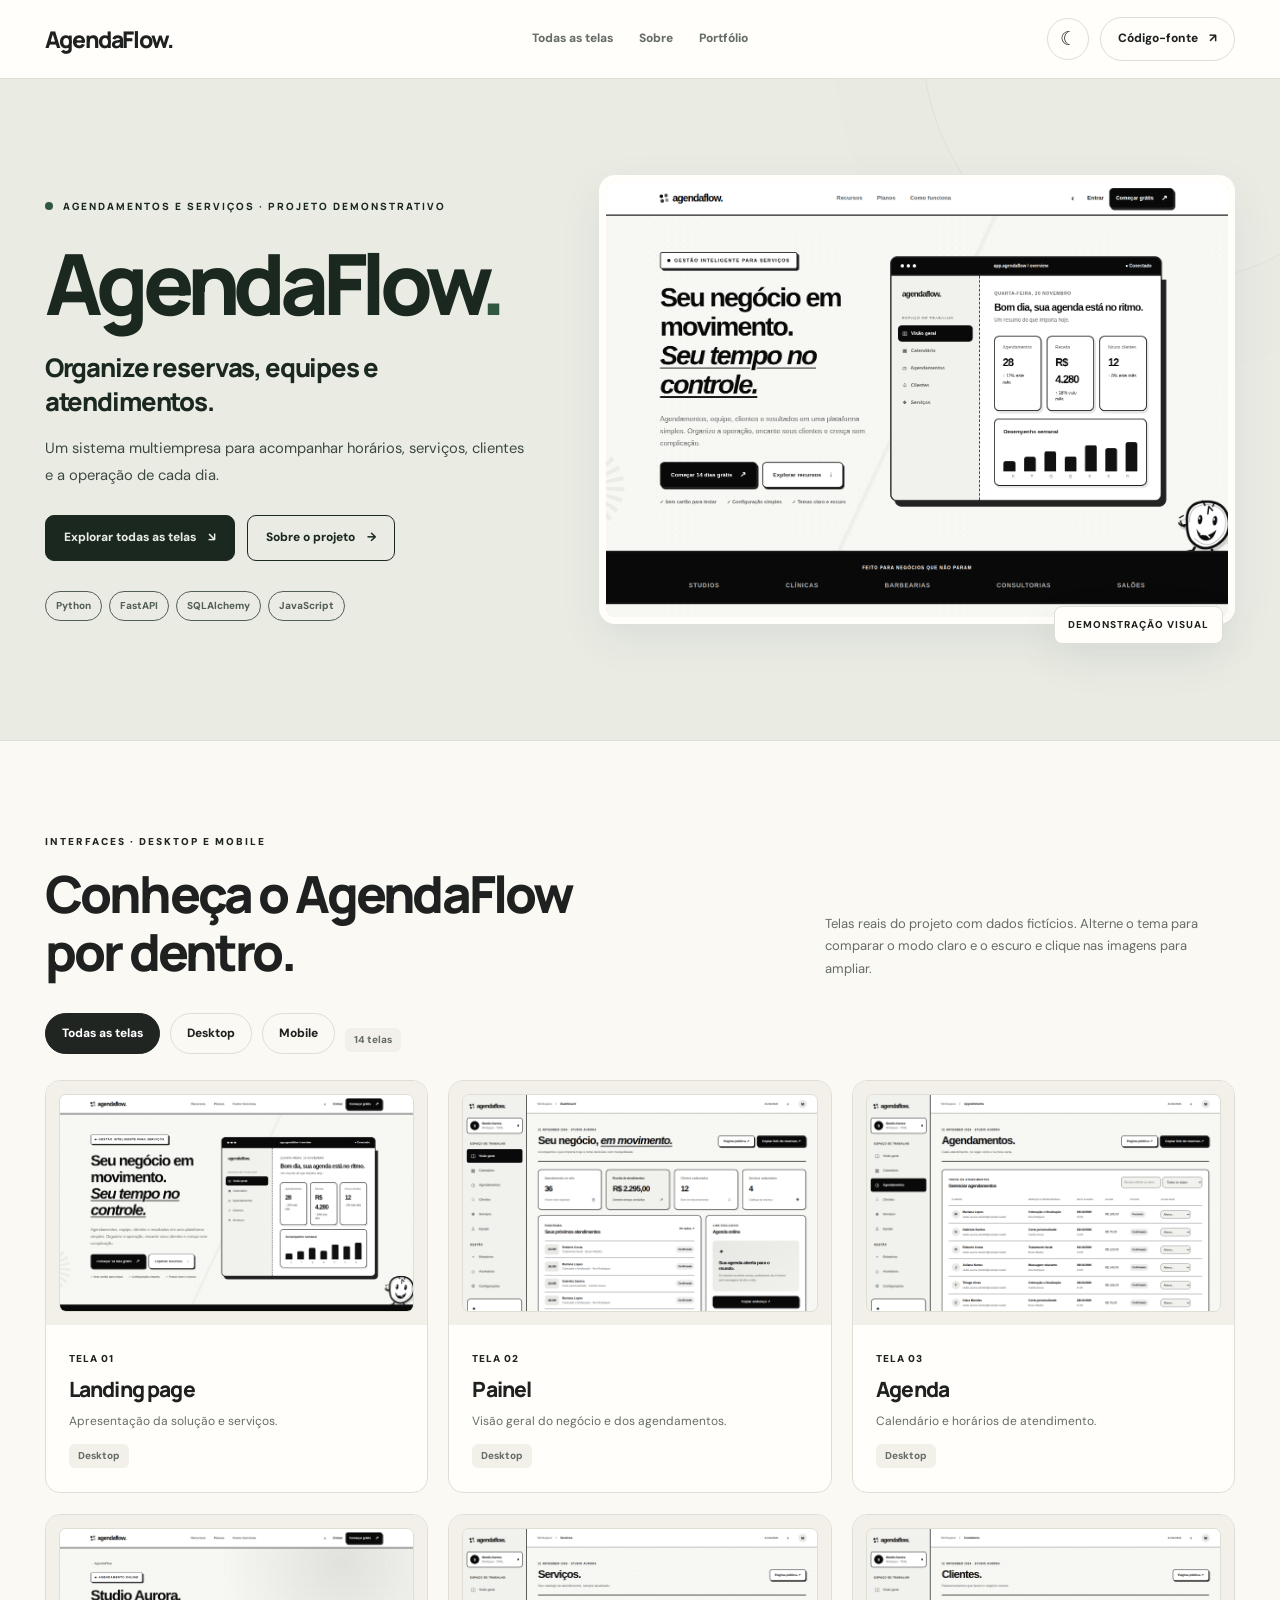
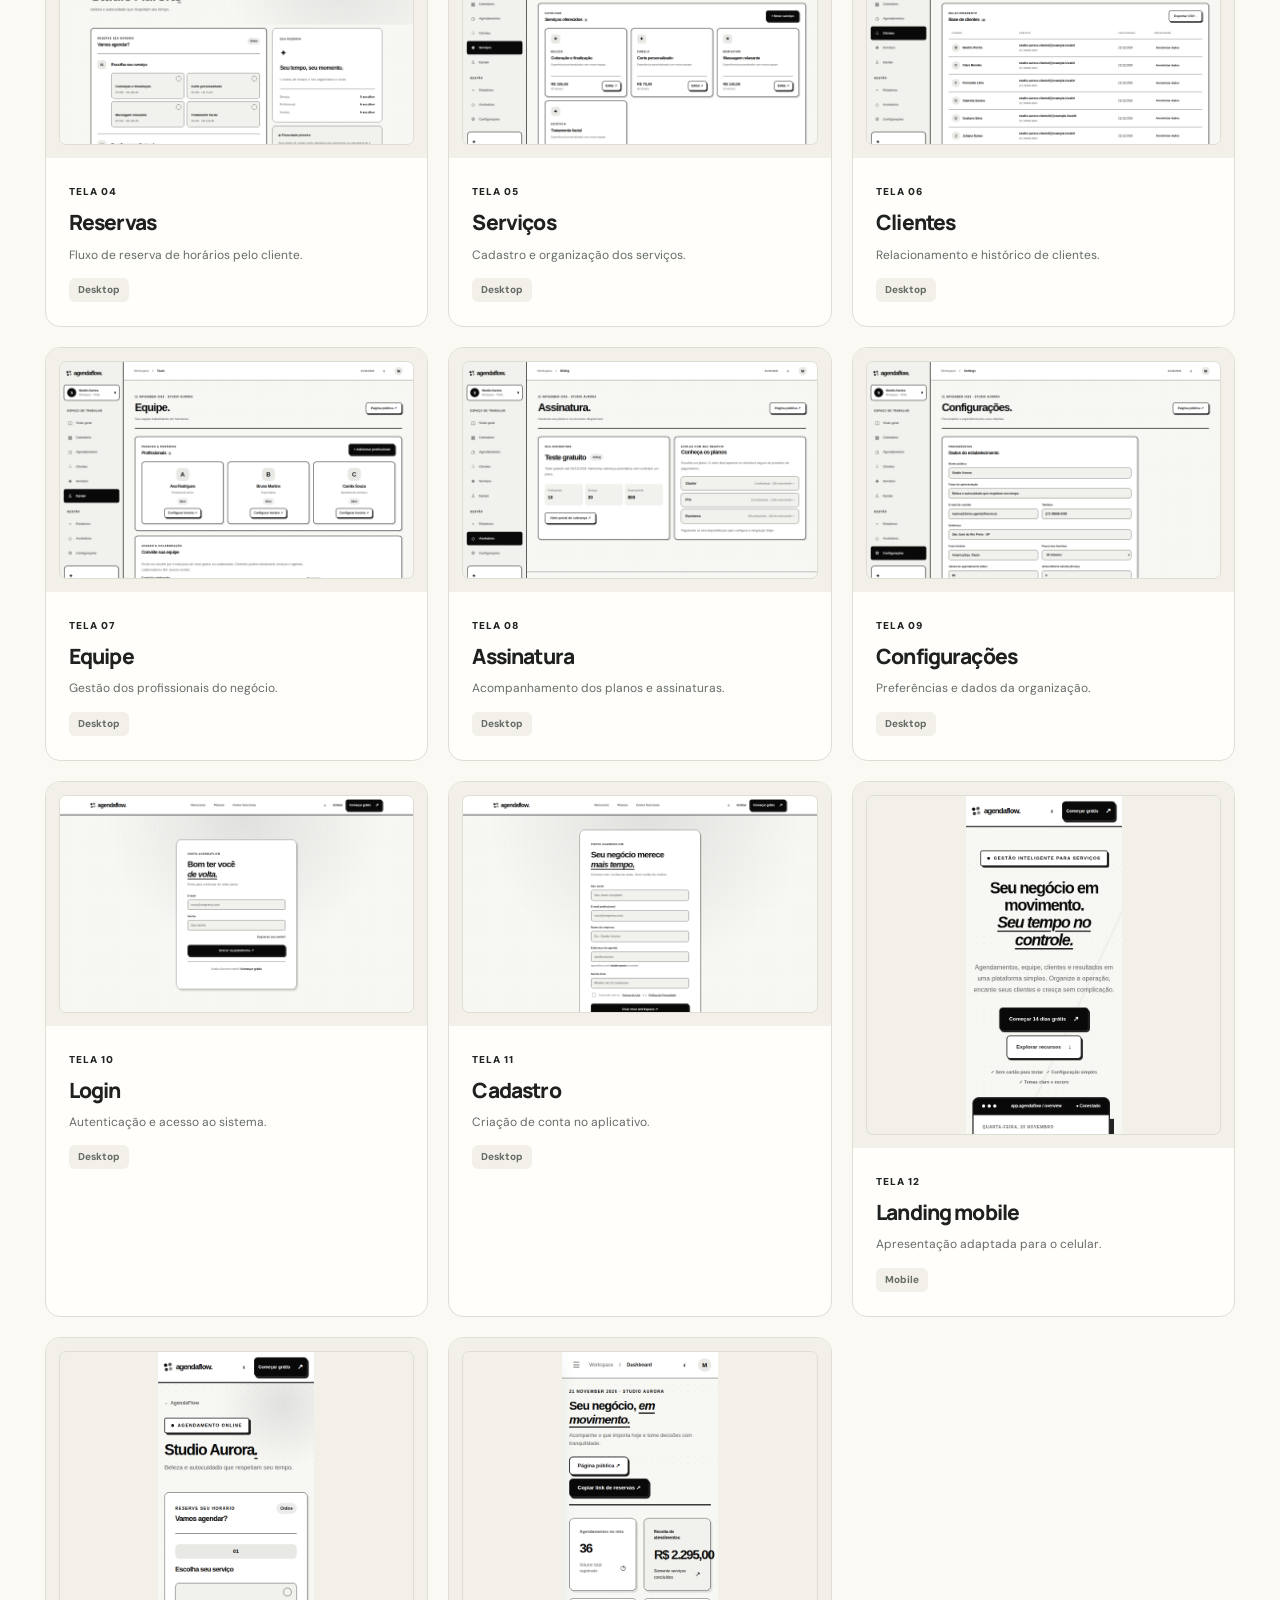
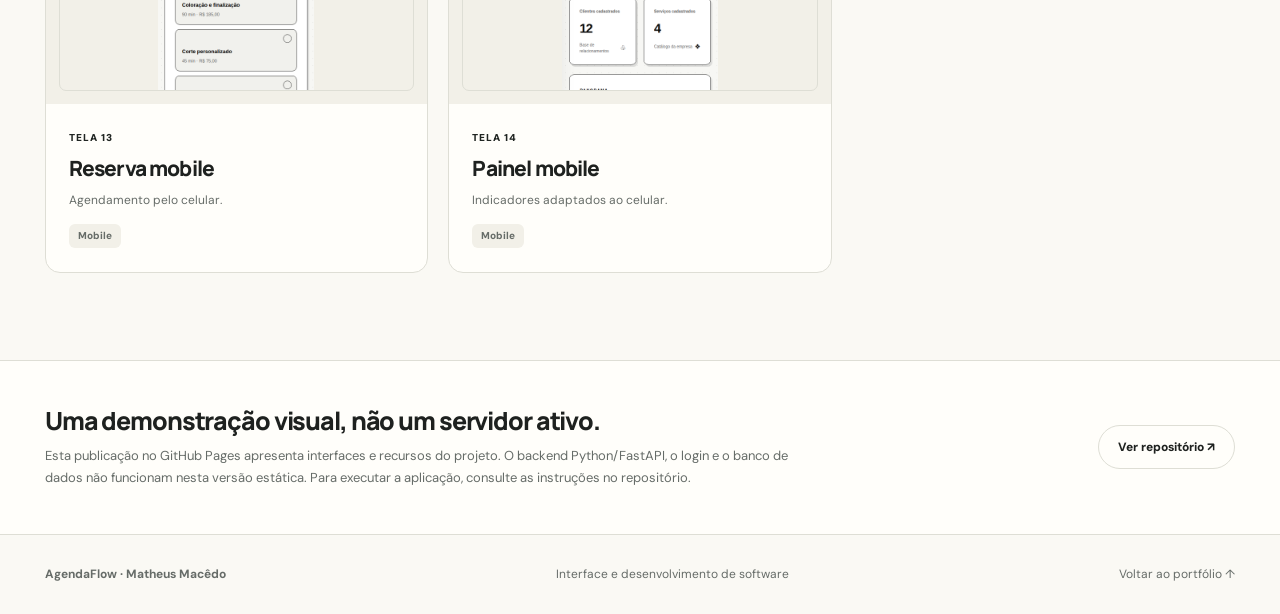
==== commit 6bd6809d: "Refresh new showcase CSS version" ====
--- a/index.html
+++ b/index.html
@@ -10,7 +10,7 @@
 <link rel="preconnect" href="https://fonts.gstatic.com" crossorigin>
 <link href="https://fonts.googleapis.com/css2?family=DM+Sans:wght@400;500;600;700;800&family=Manrope:wght@400;600;700;800&display=swap" rel="stylesheet">
 <script>try{document.documentElement.dataset.theme=localStorage.getItem('portfolio-theme')||(matchMedia('(prefers-color-scheme: dark)').matches?'dark':'light')}catch(e){document.documentElement.dataset.theme='light'}</script>
-<link rel="stylesheet" href="./site.css?v=2">
+<link rel="stylesheet" href="./site.css?v=3">
 <script defer src="./site.js?v=2"></script>
 </head>
 <body>
--- a/site.css
+++ b/site.css
@@ -78,7 +78,7 @@
 .pills span{font-size:10px;padding:6px 10px;border:1px solid currentColor;border-radius:100px;font-weight:800;opacity:.72}
 .hero-media{position:relative;min-width:0;padding-bottom:20px}
 .hero-media .screen{display:block;width:100%;border:clamp(5px,.6vw,10px) solid var(--surface);border-radius:16px;box-shadow:var(--soft-shadow);background:var(--surface-2);overflow:hidden}
-.hero-media img{width:100%;height:clamp(270px,34vw,630px);object-fit:contain;object-position:center center;background:var(--surface-2)}
+.hero-media img{width:100%;height:clamp(270px,34vw,630px);object-fit:cover;object-position:top center;background:var(--surface-2)}
 .hero-media .media-label{position:absolute;bottom:0;right:12px;background:var(--surface);color:var(--ink);border:1px solid var(--border);font-size:10px;font-weight:800;letter-spacing:1px;border-radius:8px;padding:10px 13px;box-shadow:var(--soft-shadow)}
 .section{padding-block:clamp(65px,6.8vw,115px)}
 .section-heading{display:flex;gap:28px;justify-content:space-between;align-items:flex-end;margin-bottom:32px}
@@ -92,7 +92,7 @@
 .screen-card{min-width:0;overflow:hidden;border-radius:15px;border:1px solid var(--border);background:var(--surface);display:flex;flex-direction:column}
 .screen-card[hidden]{display:none!important}
 .screen-open{display:block;width:100%;padding:13px;background:var(--surface-2);border:none;text-align:left;min-height:0}
-.screen-open img{width:100%;height:clamp(190px,17vw,320px);object-fit:contain;object-position:center;background:var(--surface-2);border:1px solid var(--border);border-radius:7px;transition:transform .28s ease}
+.screen-open img{width:100%;height:clamp(190px,17vw,320px);object-fit:cover;object-position:top center;background:var(--surface-2);border:1px solid var(--border);border-radius:7px;transition:transform .28s ease}
 .screen-open:hover img{transform:scale(1.02)}
 .screen-card[data-kind=mobile] .screen-open img{height:340px;object-fit:contain}
 .screen-meta{padding:20px 23px 24px;flex:1}
